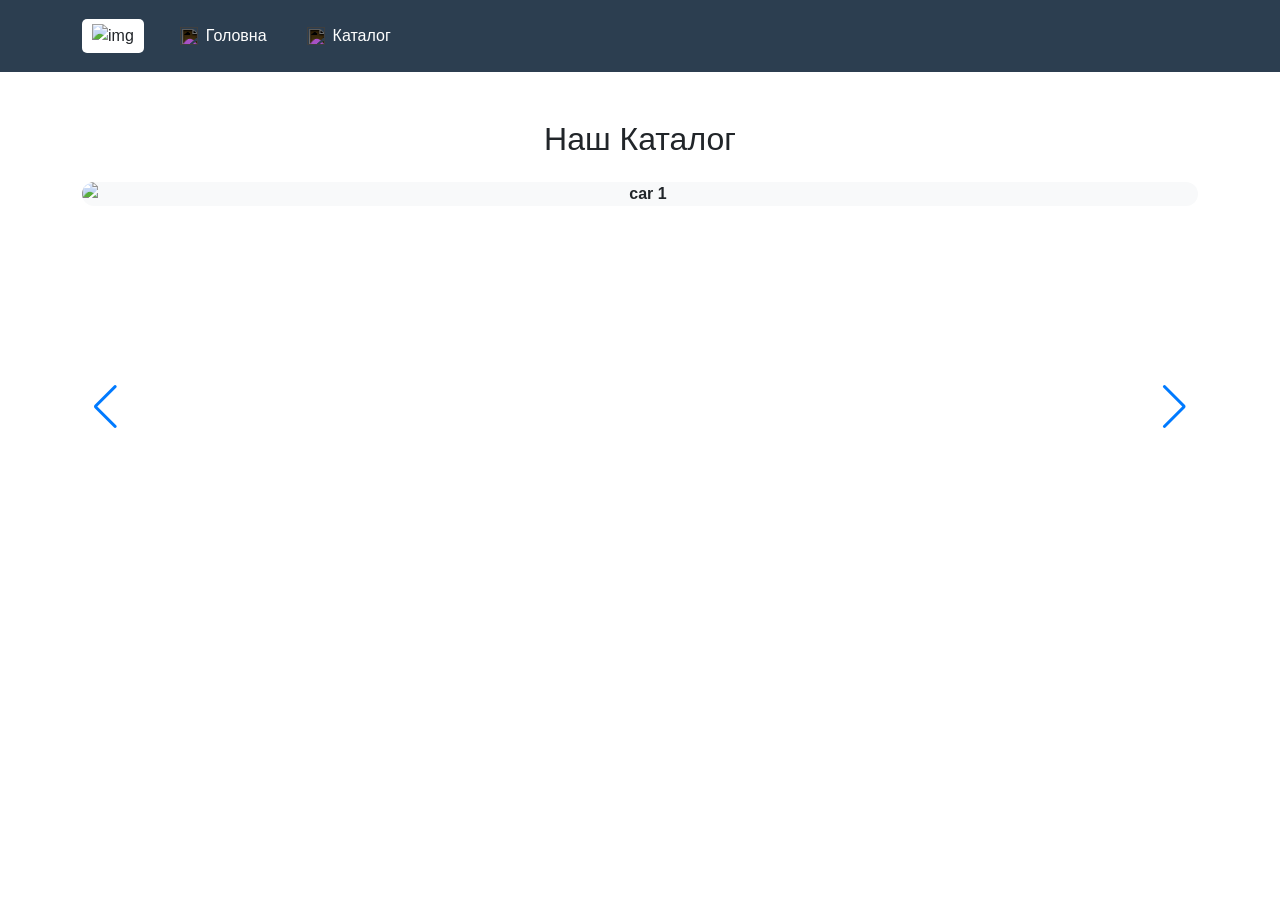
==== CarsCatalog.html @ b7a672b8 "main" ====
<!DOCTYPE html>
<html lang="en">
<head>
    <meta charset="UTF-8">
    <meta name="viewport" content="width=device-width, initial-scale=1.0">
    <title>Каталог</title>
    <link href="https://cdn.jsdelivr.net/npm/bootstrap@5.3.0/dist/css/bootstrap.min.css" rel="stylesheet">
    <link rel="stylesheet" href="https://cdn.jsdelivr.net/npm/swiper@11/swiper-bundle.min.css" />
    <link href="./style.css" rel="stylesheet" />
</head>
<body>
    <header class="header py-3">
        <div class="container">
            <div class="row align-items-center">
                <div class="col-auto">
                    <img src="" alt="img" class="header-top-logo">
                </div>
                <div class="col">
                    <nav class="nav d-flex gap-3">
                        <a href="/index.html" class="nav-link">
                            <img src="pics/homepage.png" alt="">Головна
                        </a>
                        <a href="/CarsCatalog.html" class="nav-link">
                            <img src="pics/catalog.png" alt="">Каталог
                        </a>
                    </nav>
                </div>
            </div>
        </div>
    </header>

    <section class="py-5">
        <div class="container text-center">
            <h2 class="mb-4">Наш Каталог</h2>
            <div class="swiper swiper-container">
                <div class="swiper-wrapper">
                    <div class="swiper-slide">
                        <img src="pics/car1.jpg" alt="car 1" class="img-fluid slider-img">
                    </div>
                    <div class="swiper-slide">
                        <img src="pics/car2.jpg" alt="car 2" class="img-fluid slider-img">
                    </div>
                    <div class="swiper-slide">
                        <img src="pics/car3.jpg" alt="car 3" class="img-fluid slider-img">
                    </div>
                    <div class="swiper-slide">
                        <img src="pics/car4.jpg" alt="car 4" class="img-fluid slider-img">
                    </div>
                </div>
                <div class="swiper-button-next"></div>
                <div class="swiper-button-prev"></div>
            </div>
        </div>
    </section>

    <script src="https://cdn.jsdelivr.net/npm/swiper@11/swiper-bundle.min.js"></script>
    <script>
        document.addEventListener('DOMContentLoaded', function() {
            new Swiper('.swiper-container', {
                loop: true,
                slidesPerView: 1,
                spaceBetween: 0,
                pagination: { el: '.swiper-pagination', clickable: true },
                navigation: { nextEl: '.swiper-button-next', prevEl: '.swiper-button-prev' }
            });
        });
    </script>
</body>
</html>
---- style.css ----
body {
    font-family: Sans-Serif;
    margin: 0;
}

.header {
    background: #2c3e50;
}

.header-top-logo {
    height: 40px;
    background: white;
    padding: 5px 10px;
    border-radius: 5px;
}

.nav-link {
    color: white;
    text-decoration: none;
    display: flex;
    align-items: center;
    gap: 8px;
    padding: 8px 12px;
    font-size: 16px;
    transition: background 0.3s;
}

.nav-link:hover {
    background: #34495e;
    border-radius: 5px;
    color: #00bfff;
}

.nav-link img {
    width: 18px;
    height: 18px;
    filter: invert(1);
}

.swiper-container {
    width: 100%;
    height: auto;
    min-height: 450px;
    max-height: 600px;
    position: relative;
    padding-bottom: 40px;
}

.swiper-slide {
    display: flex;
    justify-content: center;
    align-items: center;
    background: #f8f9fa;
    border-radius: 12px;
    font-weight: bold;
    overflow: hidden;
    padding: 0 !important;
}

.slider-img {
    width: 100%;
    height: 100%;
    object-fit: cover;
    display: block;
}

@media (max-width: 576px) {
    .nav {
        gap: 10px !important;
    }
    .nav-link {
        font-size: 14px;
        padding: 5px;
    }
    .swiper-container {
        min-height: 250px;
    }
}
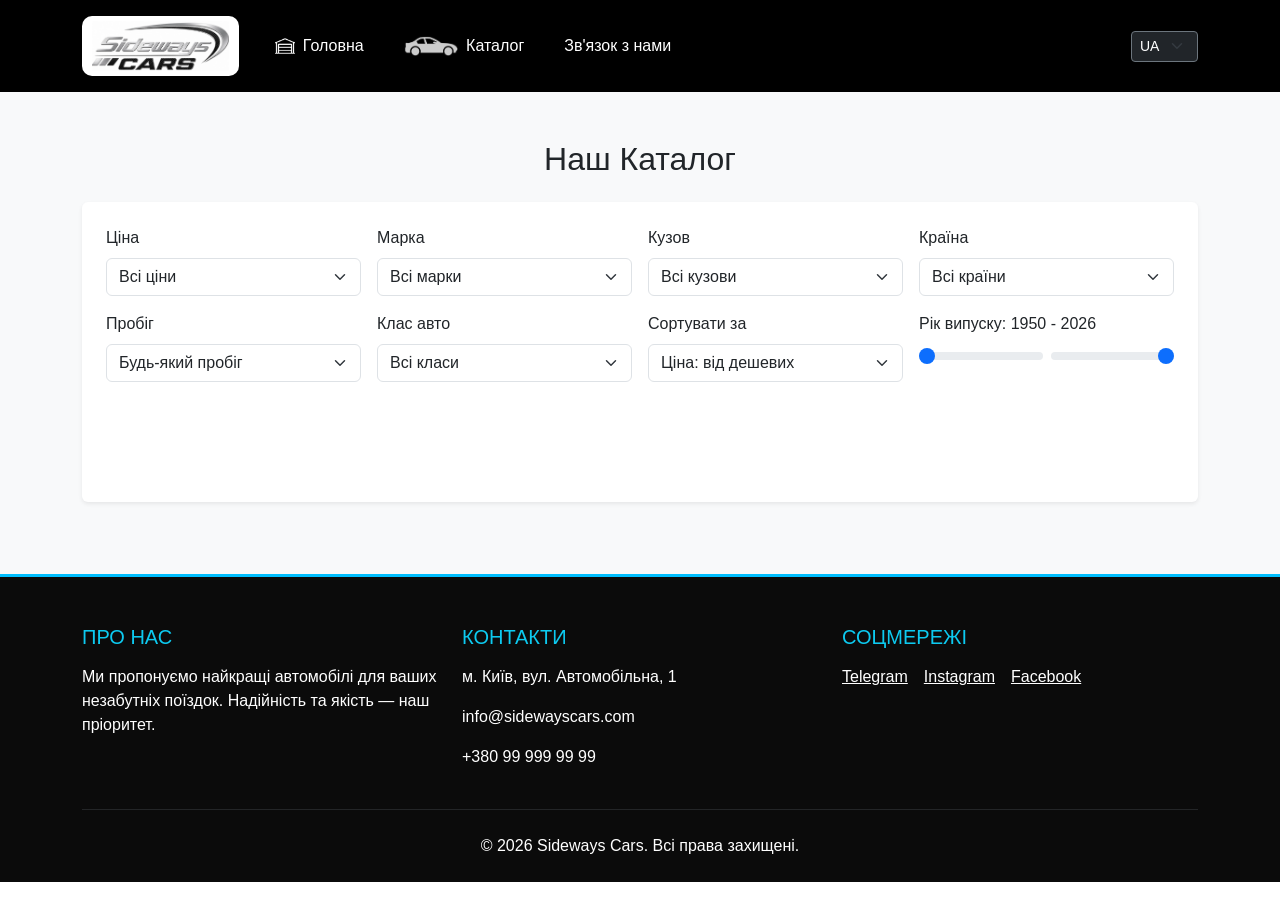
==== commit d1579a82: "ver. 0.5" ====
--- a/CarsCatalog.html
+++ b/CarsCatalog.html
@@ -1,11 +1,10 @@
 <!DOCTYPE html>
-<html lang="en">
+<html lang="uk">
 <head>
     <meta charset="UTF-8">
     <meta name="viewport" content="width=device-width, initial-scale=1.0">
-    <title>Каталог</title>
+    <title data-lang="title_catalog">Каталог автомобілів</title>
     <link href="https://cdn.jsdelivr.net/npm/bootstrap@5.3.0/dist/css/bootstrap.min.css" rel="stylesheet">
-    <link rel="stylesheet" href="https://cdn.jsdelivr.net/npm/swiper@11/swiper-bundle.min.css" />
     <link href="./style.css" rel="stylesheet" />
 </head>
 <body>
@@ -13,57 +12,158 @@
         <div class="container">
             <div class="row align-items-center">
                 <div class="col-auto">
-                    <img src="" alt="img" class="header-top-logo">
+                    <img src="pics/sideways_cars_logo.png" alt="img" class="header-top-logo">
                 </div>
                 <div class="col">
-                    <nav class="nav d-flex gap-3">
-                        <a href="/index.html" class="nav-link">
-                            <img src="pics/homepage.png" alt="">Головна
+                    <nav class="nav d-flex gap-3 align-items-center flex-wrap">
+                        <a href="./index.html" class="nav-link">
+                            <img src="pics/homepage.png" alt=""><span data-lang="nav_home">Головна</span>
                         </a>
-                        <a href="/CarsCatalog.html" class="nav-link">
-                            <img src="pics/catalog.png" alt="">Каталог
+                        <a href="./CarsCatalog.html" class="nav-link">
+                            <img src="pics/catalog.jpg" alt=""><span data-lang="nav_catalog">Каталог</span>
                         </a>
+                        <a href="#contacts" class="nav-link" id="scroll-to-contacts" data-lang="nav_contacts">Зв'язок з нами</a>
                     </nav>
+                </div>
+                <div class="col-auto">
+                    <select id="lang-select" class="form-select form-select-sm bg-dark text-white border-secondary">
+                        <option value="uk" selected>UA</option>
+                        <option value="en">EN</option>
+                        <option value="ru">RU</option>
+                    </select>
                 </div>
             </div>
         </div>
     </header>
 
-    <section class="py-5">
-        <div class="container text-center">
-            <h2 class="mb-4">Наш Каталог</h2>
-            <div class="swiper swiper-container">
-                <div class="swiper-wrapper">
-                    <div class="swiper-slide">
-                        <img src="pics/car1.jpg" alt="car 1" class="img-fluid slider-img">
+    <main class="py-5 bg-light">
+        <div class="container">
+            <h2 class="text-center mb-4" data-lang="catalog_header">Наш Каталог</h2>
+
+            <div class="card p-4 mb-4 border-0 shadow-sm">
+                <div class="row g-3">
+                    <div class="col-md-3 col-sm-6">
+                        <label class="form-label" data-lang="filter_price">Ціна</label>
+                        <select id="filter-price" class="form-select">
+                            <option value="all" data-lang="opt_all">Всі ціни</option>
+                            <option value="0-30000">до $30,000</option>
+                            <option value="30000-100000">$30,000 - $100,000</option>
+                            <option value="100000+">Понад $100,000</option>
+                        </select>
                     </div>
-                    <div class="swiper-slide">
-                        <img src="pics/car2.jpg" alt="car 2" class="img-fluid slider-img">
+
+                    <div class="col-md-3 col-sm-6">
+                        <label class="form-label" data-lang="filter_brand">Марка</label>
+                        <select id="filter-brand" class="form-select">
+                            <option value="all" data-lang="opt_all">Всі марки</option>
+                            <option value="Porsche">Porsche</option>
+                            <option value="Ferrari">Ferrari</option>
+                            <option value="Toyota">Toyota</option>
+                            <option value="Lamborghini">Lamborghini</option>
+                        </select>
                     </div>
-                    <div class="swiper-slide">
-                        <img src="pics/car3.jpg" alt="car 3" class="img-fluid slider-img">
+
+                    <div class="col-md-3 col-sm-6">
+                        <label class="form-label" data-lang="filter_body">Кузов</label>
+                        <select id="filter-body" class="form-select">
+                            <option value="all" data-lang="opt_all">Всі кузови</option>
+                            <option value="Coupe" data-lang="body_coupe">Купе</option>
+                            <option value="Sedan" data-lang="body_sedan">Седан</option>
+                            <option value="SUV" data-lang="body_suv">Позашляховик</option>
+                        </select>
                     </div>
-                    <div class="swiper-slide">
-                        <img src="pics/car4.jpg" alt="car 4" class="img-fluid slider-img">
+
+                    <div class="col-md-3 col-sm-6">
+                        <label class="form-label" data-lang="filter_country">Країна</label>
+                        <select id="filter-country" class="form-select">
+                            <option value="all" data-lang="opt_all">Всі країни</option>
+                            <option value="Німеччина" data-lang="country_germany">Німеччина</option>
+                            <option value="Італія" data-lang="country_italy">Італія</option>
+                            <option value="Японія" data-lang="country_japan">Японія</option>
+                        </select>
+                    </div>
+
+                    <div class="col-md-3 col-sm-6">
+                        <label class="form-label" data-lang="filter_mileage">Пробіг</label>
+                        <select id="filter-mileage" class="form-select">
+                            <option value="all" data-lang="opt_all">Будь-який пробіг</option>
+                            <option value="0" data-lang="opt_new_car">Без пробігу (Нова)</option>
+                            <option value="1-50000">до 50,000 км</option>
+                            <option value="50000+">Понад 50,000 км</option>
+                        </select>
+                    </div>
+
+                    <div class="col-md-3 col-sm-6">
+                        <label class="form-label" data-lang="filter_class">Клас авто</label>
+                        <select id="filter-class" class="form-select">
+                            <option value="all" data-lang="opt_all">Всі класи</option>
+                            <option value="sport" data-lang="type_sport">Спорткари</option>
+                            <option value="super" data-lang="type_super">Суперкари</option>
+                            <option value="hyper" data-lang="type_hyper">Гіперкари</option>
+                            <option value="suv" data-lang="type_suv">Позашляховики (SUV)</option>
+                        </select>
+                    </div>
+
+                    <div class="col-md-3 col-sm-6">
+                        <label class="form-label" data-lang="filter_sort">Сортувати за</label>
+                        <select id="filter-sort" class="form-select">
+                            <option value="price-asc" data-lang="sort_price_asc">Ціна: від дешевих</option>
+                            <option value="price-desc" data-lang="sort_price_desc">Ціна: від дорогих</option>
+                            <option value="year-desc" data-lang="sort_year_desc">Новіші за роком</option>
+                            <option value="mileage-asc" data-lang="sort_mileage_asc">Найменший пробіг</option>
+                        </select>
+                    </div>
+
+                    <div class="col-md-3 col-sm-12">
+                        <label class="form-label">
+                            <span data-lang="filter_year">Рік випуску</span>: 
+                            <span id="year-min-val">1950</span> - <span id="year-max-val">2026</span>
+                        </label>
+                        <div class="d-flex gap-2 align-items-center">
+                            <input type="range" id="filter-year-min" class="form-range" min="1950" max="2026" value="1950">
+                            <input type="range" id="filter-year-max" class="form-range" min="1950" max="2026" value="2026">
+                        </div>
+                    </div>
+
+            <div id="products-count" class="text-muted mb-3 fs-6"></div>
+
+            <div class="row g-4" id="cars-grid"></div>
+
+            <nav class="mt-4">
+                <ul class="pagination justify-content-center" id="pagination-container"></ul>
+            </nav>
+        </div>
+    </main>
+
+    <footer id="contacts" class="footer pt-5 pb-4 text-white">
+        <div class="container">
+            <div class="row gy-4">
+                <div class="col-md-4">
+                    <h5 class="text-uppercase mb-3 font-weight-bold text-info" data-lang="footer_about_title">Про нас</h5>
+                    <p data-lang="footer_about_text">Ми пропонуємо найкращі автомобілі для ваших незабутніх поїздок. Надійність та якість — наш пріоритет.</p>
+                </div>
+                <div class="col-md-4">
+                    <h5 class="text-uppercase mb-3 font-weight-bold text-info" data-lang="footer_contacts_title">Контакти</h5>
+                    <p><span data-lang="footer_address">м. Київ, вул. Автомобільна, 1</span></p>
+                    <p>info@sidewayscars.com</p>
+                    <p>+380 99 999 99 99</p>
+                </div>
+                <div class="col-md-4">
+                    <h5 class="text-uppercase mb-3 font-weight-bold text-info" data-lang="footer_social_title">Соцмережі</h5>
+                    <div class="d-flex gap-3 social-links">
+                        <a href="#" class="text-white">Telegram</a>
+                        <a href="#" class="text-white">Instagram</a>
+                        <a href="#" class="text-white">Facebook</a>
                     </div>
                 </div>
-                <div class="swiper-button-next"></div>
-                <div class="swiper-button-prev"></div>
+            </div>
+            <hr class="mb-4 mt-4 border-secondary">
+            <div class="text-center">
+                <p class="mb-0">© 2026 Sideways Cars. <span data-lang="footer_rights">Всі права захищені.</span></p>
             </div>
         </div>
-    </section>
+    </footer>
 
-    <script src="https://cdn.jsdelivr.net/npm/swiper@11/swiper-bundle.min.js"></script>
-    <script>
-        document.addEventListener('DOMContentLoaded', function() {
-            new Swiper('.swiper-container', {
-                loop: true,
-                slidesPerView: 1,
-                spaceBetween: 0,
-                pagination: { el: '.swiper-pagination', clickable: true },
-                navigation: { nextEl: '.swiper-button-next', prevEl: '.swiper-button-prev' }
-            });
-        });
-    </script>
+    <script src="./CarsCatalog.js"></script>
 </body>
 </html>
--- a/style.css
+++ b/style.css
@@ -4,14 +4,14 @@
 }
 
 .header {
-    background: #2c3e50;
+    background: #000000;
 }
 
 .header-top-logo {
-    height: 40px;
-    background: white;
+    height: 60px;
+    background: rgb(255, 255, 255);
     padding: 5px 10px;
-    border-radius: 5px;
+    border-radius: 10px;
 }
 
 .nav-link {
@@ -32,8 +32,7 @@
 }
 
 .nav-link img {
-    width: 18px;
-    height: 18px;
+    height: 20px;
     filter: invert(1);
 }
 
@@ -75,4 +74,30 @@
     .swiper-container {
         min-height: 250px;
     }
+}
+
+html {
+    scroll-behavior: smooth;
+}
+
+.car-type-card {
+    transition: transform 0.2s ease, box-shadow 0.2s ease;
+}
+
+.car-type-card:hover {
+    transform: translateY(-5px);
+}
+
+.car-item-card {
+    transition: transform 0.3s ease;
+}
+
+.car-item-card:hover {
+    transform: translateY(-4px);
+    box-shadow: 0 10px 20px rgba(0,0,0,0.12) !important;
+}
+
+.footer {
+    background-color: #0b0b0b;
+    border-top: 3px solid #00bfff;
 }
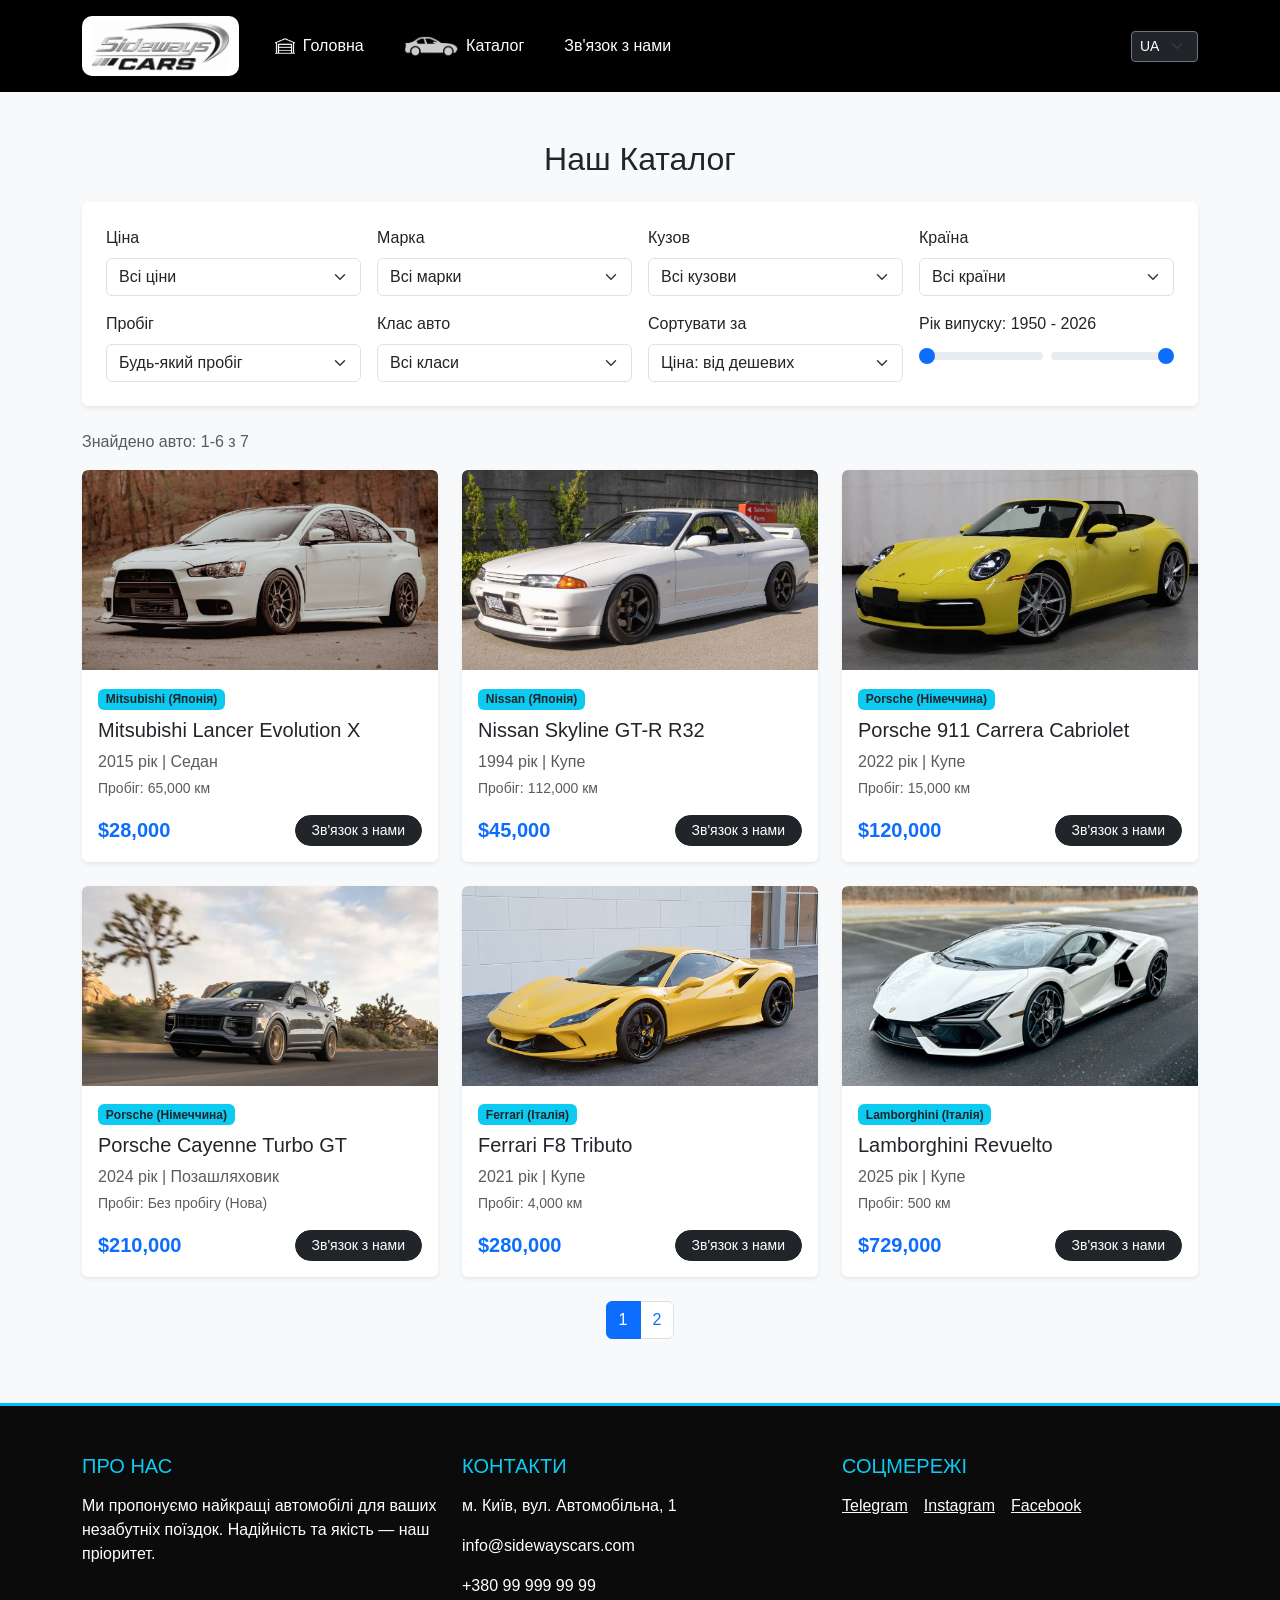
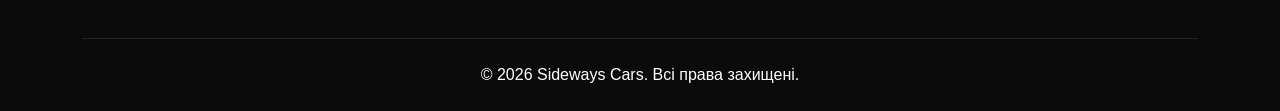
==== commit 5101d24a: "ver. 1.0" ====
--- a/CarsCatalog.html
+++ b/CarsCatalog.html
@@ -45,28 +45,32 @@
                     <div class="col-md-3 col-sm-6">
                         <label class="form-label" data-lang="filter_price">Ціна</label>
                         <select id="filter-price" class="form-select">
-                            <option value="all" data-lang="opt_all">Всі ціни</option>
-                            <option value="0-30000">до $30,000</option>
-                            <option value="30000-100000">$30,000 - $100,000</option>
-                            <option value="100000+">Понад $100,000</option>
+                            <option value="all" data-lang="opt_all_prices">Всі ціни</option>
+                            <option value="0-30000" data-lang="price_up_to_30">до $30,000</option>
+                            <option value="30000-100000" data-lang="price_30_100">$30,000 - $100,000</option>
+                            <option value="100000+" data-lang="price_over_100">Понад $100,000</option>
                         </select>
                     </div>
 
                     <div class="col-md-3 col-sm-6">
                         <label class="form-label" data-lang="filter_brand">Марка</label>
                         <select id="filter-brand" class="form-select">
-                            <option value="all" data-lang="opt_all">Всі марки</option>
+                            <option value="all" data-lang="opt_all_brands">Всі марки</option>
                             <option value="Porsche">Porsche</option>
                             <option value="Ferrari">Ferrari</option>
                             <option value="Toyota">Toyota</option>
                             <option value="Lamborghini">Lamborghini</option>
+                            <option value="BMW">BMW</option>
+                            <option value="Nissan">Nissan</option>
+                            <option value="Mitsubishi">Mitsubishi</option>
+                            <option value="Bugatti">Bugatti</option>
                         </select>
                     </div>
 
                     <div class="col-md-3 col-sm-6">
                         <label class="form-label" data-lang="filter_body">Кузов</label>
                         <select id="filter-body" class="form-select">
-                            <option value="all" data-lang="opt_all">Всі кузови</option>
+                            <option value="all" data-lang="opt_all_bodies">Всі кузови</option>
                             <option value="Coupe" data-lang="body_coupe">Купе</option>
                             <option value="Sedan" data-lang="body_sedan">Седан</option>
                             <option value="SUV" data-lang="body_suv">Позашляховик</option>
@@ -76,27 +80,28 @@
                     <div class="col-md-3 col-sm-6">
                         <label class="form-label" data-lang="filter_country">Країна</label>
                         <select id="filter-country" class="form-select">
-                            <option value="all" data-lang="opt_all">Всі країни</option>
+                            <option value="all" data-lang="opt_all_countries">Всі країни</option>
                             <option value="Німеччина" data-lang="country_germany">Німеччина</option>
                             <option value="Італія" data-lang="country_italy">Італія</option>
                             <option value="Японія" data-lang="country_japan">Японія</option>
+                            <option value="Франція" data-lang="country_france">Франція</option>
                         </select>
                     </div>
 
                     <div class="col-md-3 col-sm-6">
                         <label class="form-label" data-lang="filter_mileage">Пробіг</label>
                         <select id="filter-mileage" class="form-select">
-                            <option value="all" data-lang="opt_all">Будь-який пробіг</option>
+                            <option value="all" data-lang="opt_all_mileages">Будь-який пробіг</option>
                             <option value="0" data-lang="opt_new_car">Без пробігу (Нова)</option>
-                            <option value="1-50000">до 50,000 км</option>
-                            <option value="50000+">Понад 50,000 км</option>
+                            <option value="1-50000" data-lang="mileage_up_to_50">до 50,000 км</option>
+                            <option value="50000+" data-lang="mileage_over_50">Понад 50,000 км</option>
                         </select>
                     </div>
 
                     <div class="col-md-3 col-sm-6">
                         <label class="form-label" data-lang="filter_class">Клас авто</label>
                         <select id="filter-class" class="form-select">
-                            <option value="all" data-lang="opt_all">Всі класи</option>
+                            <option value="all" data-lang="opt_all_classes">Всі класи</option>
                             <option value="sport" data-lang="type_sport">Спорткари</option>
                             <option value="super" data-lang="type_super">Суперкари</option>
                             <option value="hyper" data-lang="type_hyper">Гіперкари</option>
@@ -124,6 +129,8 @@
                             <input type="range" id="filter-year-max" class="form-range" min="1950" max="2026" value="2026">
                         </div>
                     </div>
+                </div>
+            </div>
 
             <div id="products-count" class="text-muted mb-3 fs-6"></div>
 
@@ -164,6 +171,7 @@
         </div>
     </footer>
 
+    <script src="./data.js"></script>
     <script src="./CarsCatalog.js"></script>
 </body>
 </html>
--- a/style.css
+++ b/style.css
@@ -100,4 +100,27 @@
 .footer {
     background-color: #0b0b0b;
     border-top: 3px solid #00bfff;
+}
+
+.advantages-section {
+    background-color: #ffffff;
+}
+
+.advantage-card {
+    background: #f8f9fa;
+    transition: transform 0.3s ease, box-shadow 0.3s ease;
+    border: 1px solid rgba(0,0,0,0.05) !important;
+}
+
+.advantage-card:hover {
+    transform: translateY(-8px);
+    box-shadow: 0 10px 20px rgba(0, 0, 0, 0.1) !important;
+    background: #ffffff;
+}
+
+.advantage-icon {
+    display: inline-block;
+    padding: 10px;
+    background: rgba(0, 0, 0, 0.03);
+    border-radius: 50%;
 }
